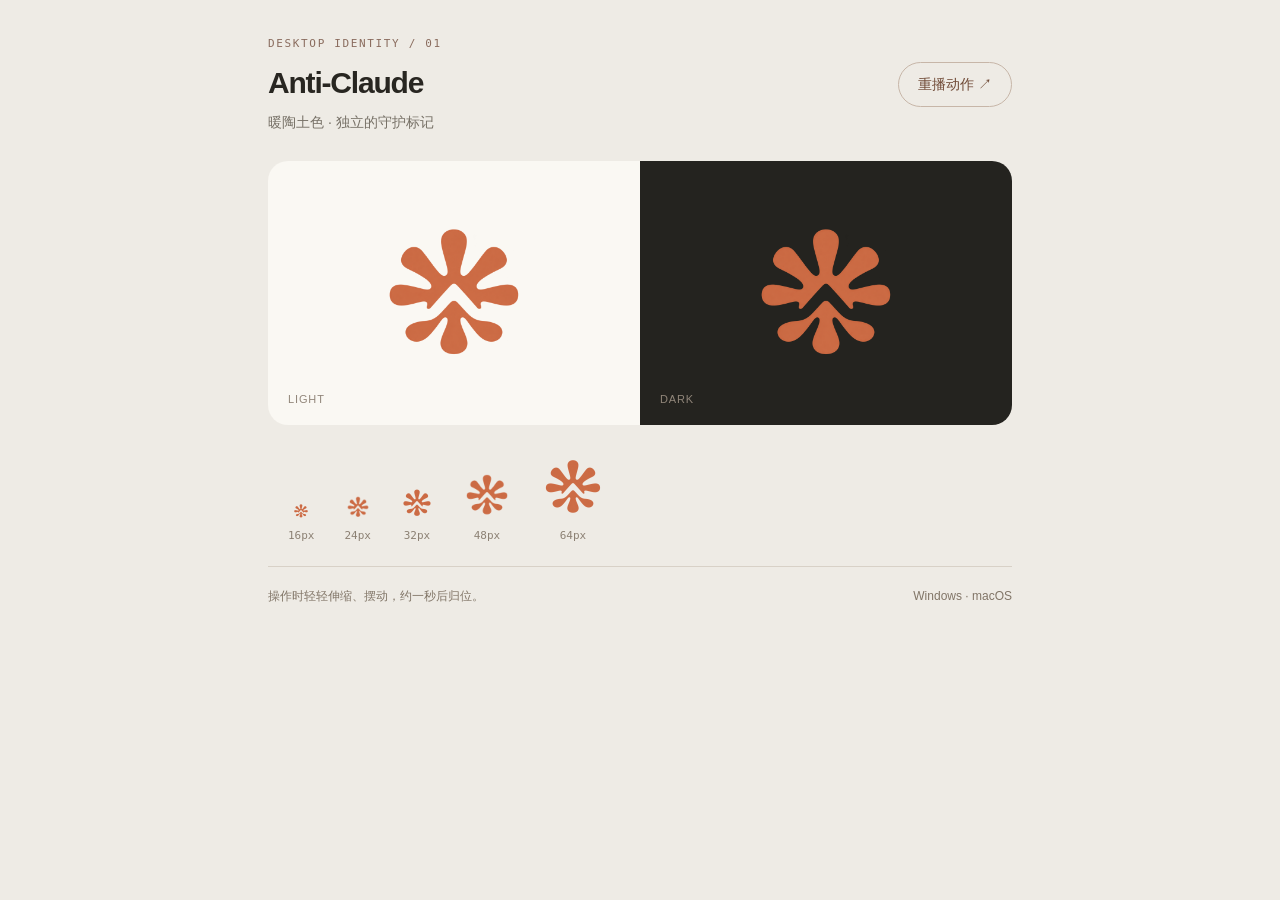
==== docs/branding/preview.html @ cbf567e8 "feat(desktop): add Anti-Claude icon and activity animation" ====
<!doctype html>
<html lang="zh-CN">
<head>
  <meta charset="utf-8">
  <meta name="viewport" content="width=device-width, initial-scale=1">
  <title>Anti-Claude · 图标与动效</title>
  <style>
    * { box-sizing: border-box; }
    body { margin: 0; background: #eeebe5; color: #282621; font: 14px/1.6 "Segoe UI", "Microsoft YaHei UI", sans-serif; }
    main { max-width: 800px; padding: 36px 28px; margin: auto; }
    header { display: flex; justify-content: space-between; align-items: center; gap: 20px; margin-bottom: 28px; }
    .eyebrow { color: #8a6c5e; font: 11px/1.5 monospace; letter-spacing: .15em; }
    h1 { margin: 6px 0 0; font-size: 30px; font-weight: 550; letter-spacing: -.04em; }
    p { margin: 4px 0 0; color: #777167; }
    button { border: 1px solid #c7b6a8; background: transparent; border-radius: 24px; padding: 10px 19px; font: inherit; color: #6f4935; cursor: pointer; }
    button:hover { background: #e7ded4; }
    button:focus-visible { outline: 2px solid #c96c4a; outline-offset: 4px; }
    .surfaces { display: grid; grid-template-columns: 1fr 1fr; overflow: hidden; border-radius: 20px; }
    .surface { min-height: 264px; display: grid; place-items: center; position: relative; }
    .light { background: #faf8f3; }
    .dark { background: #24231f; color: #aaa59b; }
    .surface img { width: 152px; height: 152px; }
    .caption { position: absolute; left: 20px; bottom: 16px; font-size: 11px; letter-spacing: .08em; color: #91867a; }
    .sizes { display: flex; align-items: end; gap: 30px; padding: 30px 20px 24px; border-bottom: 1px solid #d8d1c7; }
    figure { margin: 0; display: grid; justify-items: center; gap: 10px; }
    figcaption { font: 11px monospace; color: #8b8073; }
    footer { margin-top: 20px; display: flex; justify-content: space-between; gap: 16px; font-size: 12px; color: #817567; }
    @media (max-width: 520px) {
      main { padding: 24px 18px; }
      .surface { min-height: 210px; }
      .surface img { width: 110px; height: 110px; }
      .sizes { gap: 22px; padding-inline: 4px; }
      footer { flex-direction: column; }
    }
  </style>
</head>
<body>
  <main>
    <header>
      <div>
        <div class="eyebrow">DESKTOP IDENTITY / 01</div>
        <h1>Anti-Claude</h1>
        <p>暖陶土色 · 独立的守护标记</p>
      </div>
      <button id="play" type="button">重播动作 ↗</button>
    </header>
    <div class="surfaces">
      <div class="surface light">
        <img class="mark" src="../../src/code_ai/desktop/ui/icon.png" alt="Anti-Claude 浅色背景图标">
        <span class="caption">LIGHT</span>
      </div>
      <div class="surface dark">
        <img class="mark" src="../../src/code_ai/desktop/ui/icon.png" alt="Anti-Claude 深色背景图标">
        <span class="caption">DARK</span>
      </div>
    </div>
    <div class="sizes" aria-label="图标实际尺寸">
      <figure><img class="mark" src="../../src/code_ai/desktop/ui/icon.png" width="16" height="16" alt=""><figcaption>16px</figcaption></figure>
      <figure><img class="mark" src="../../src/code_ai/desktop/ui/icon.png" width="24" height="24" alt=""><figcaption>24px</figcaption></figure>
      <figure><img class="mark" src="../../src/code_ai/desktop/ui/icon.png" width="32" height="32" alt=""><figcaption>32px</figcaption></figure>
      <figure><img class="mark" src="../../src/code_ai/desktop/ui/icon.png" width="48" height="48" alt=""><figcaption>48px</figcaption></figure>
      <figure><img class="mark" src="../../src/code_ai/desktop/ui/icon.png" width="64" height="64" alt=""><figcaption>64px</figcaption></figure>
    </div>
    <footer><span>操作时轻轻伸缩、摆动，约一秒后归位。</span><span>Windows · macOS</span></footer>
  </main>
  <script>
    document.getElementById("play").addEventListener("click", () => {
      if (window.matchMedia("(prefers-reduced-motion: reduce)").matches) return;
      const frames = Array.from({ length: 14 }, (_, i) => {
        const t = i / 13;
        const breath = Math.sin(Math.PI * t);
        return { transform: `rotate(${-12 * Math.sin(2 * Math.PI * t) * breath}deg) scale(${1 - .09 * breath})` };
      });
      for (const mark of document.querySelectorAll(".mark")) {
        for (const animation of mark.getAnimations()) animation.cancel();
        mark.animate(frames, { duration: 960, iterations: 1 });
      }
    });
  </script>
</body>
</html>
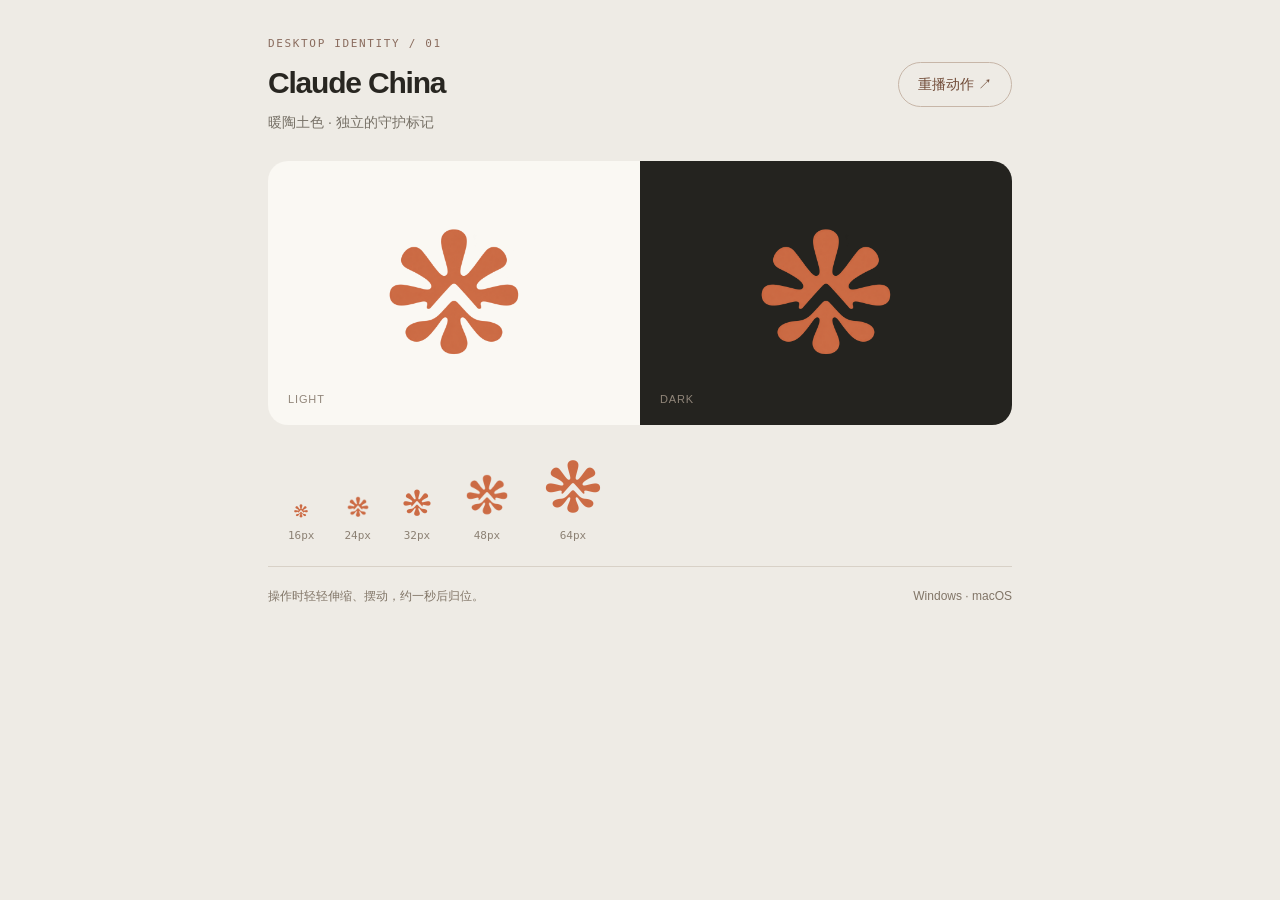
==== commit e37ad8f8: "feat: rename project to Claude China and CLI to claudec" ====
--- a/docs/branding/preview.html
+++ b/docs/branding/preview.html
@@ -3,7 +3,7 @@
 <head>
   <meta charset="utf-8">
   <meta name="viewport" content="width=device-width, initial-scale=1">
-  <title>Anti-Claude · 图标与动效</title>
+  <title>Claude China · 图标与动效</title>
   <style>
     * { box-sizing: border-box; }
     body { margin: 0; background: #eeebe5; color: #282621; font: 14px/1.6 "Segoe UI", "Microsoft YaHei UI", sans-serif; }
@@ -39,27 +39,27 @@
     <header>
       <div>
         <div class="eyebrow">DESKTOP IDENTITY / 01</div>
-        <h1>Anti-Claude</h1>
+        <h1>Claude China</h1>
         <p>暖陶土色 · 独立的守护标记</p>
       </div>
       <button id="play" type="button">重播动作 ↗</button>
     </header>
     <div class="surfaces">
       <div class="surface light">
-        <img class="mark" src="../../src/code_ai/desktop/ui/icon.png" alt="Anti-Claude 浅色背景图标">
+        <img class="mark" src="../../src/claude_china/desktop/ui/icon.png" alt="Claude China 浅色背景图标">
         <span class="caption">LIGHT</span>
       </div>
       <div class="surface dark">
-        <img class="mark" src="../../src/code_ai/desktop/ui/icon.png" alt="Anti-Claude 深色背景图标">
+        <img class="mark" src="../../src/claude_china/desktop/ui/icon.png" alt="Claude China 深色背景图标">
         <span class="caption">DARK</span>
       </div>
     </div>
     <div class="sizes" aria-label="图标实际尺寸">
-      <figure><img class="mark" src="../../src/code_ai/desktop/ui/icon.png" width="16" height="16" alt=""><figcaption>16px</figcaption></figure>
-      <figure><img class="mark" src="../../src/code_ai/desktop/ui/icon.png" width="24" height="24" alt=""><figcaption>24px</figcaption></figure>
-      <figure><img class="mark" src="../../src/code_ai/desktop/ui/icon.png" width="32" height="32" alt=""><figcaption>32px</figcaption></figure>
-      <figure><img class="mark" src="../../src/code_ai/desktop/ui/icon.png" width="48" height="48" alt=""><figcaption>48px</figcaption></figure>
-      <figure><img class="mark" src="../../src/code_ai/desktop/ui/icon.png" width="64" height="64" alt=""><figcaption>64px</figcaption></figure>
+      <figure><img class="mark" src="../../src/claude_china/desktop/ui/icon.png" width="16" height="16" alt=""><figcaption>16px</figcaption></figure>
+      <figure><img class="mark" src="../../src/claude_china/desktop/ui/icon.png" width="24" height="24" alt=""><figcaption>24px</figcaption></figure>
+      <figure><img class="mark" src="../../src/claude_china/desktop/ui/icon.png" width="32" height="32" alt=""><figcaption>32px</figcaption></figure>
+      <figure><img class="mark" src="../../src/claude_china/desktop/ui/icon.png" width="48" height="48" alt=""><figcaption>48px</figcaption></figure>
+      <figure><img class="mark" src="../../src/claude_china/desktop/ui/icon.png" width="64" height="64" alt=""><figcaption>64px</figcaption></figure>
     </div>
     <footer><span>操作时轻轻伸缩、摆动，约一秒后归位。</span><span>Windows · macOS</span></footer>
   </main>
